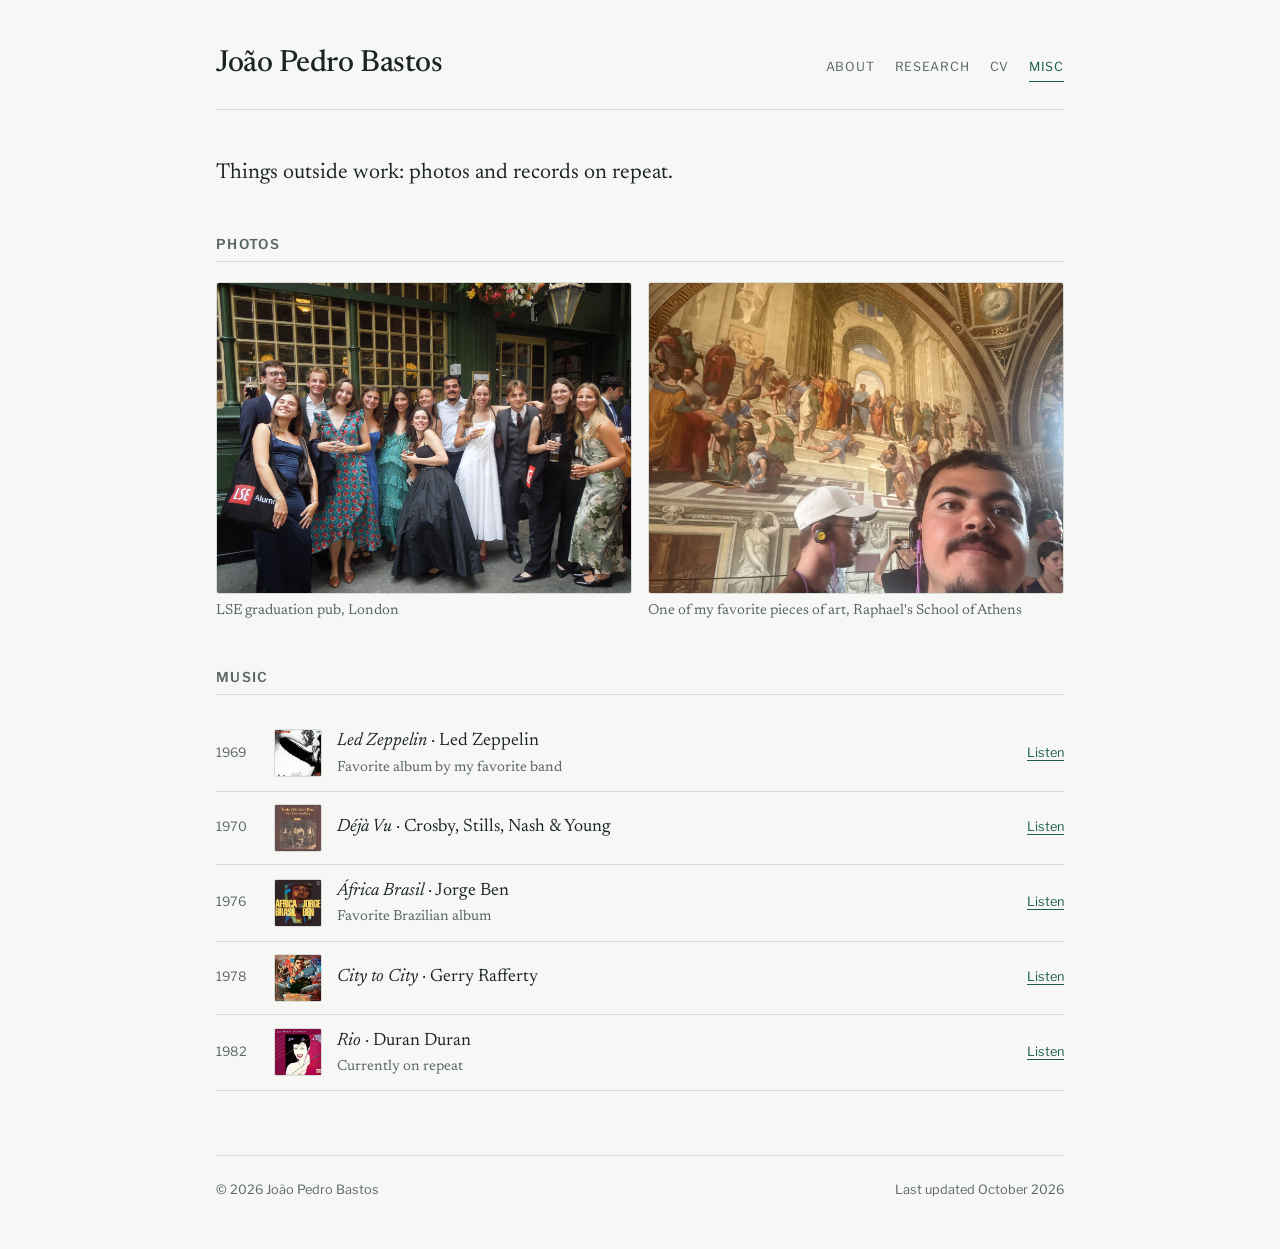
==== misc.html @ 7ac6ced2 "First version of the site" ====
<!doctype html>
<html lang="en">
<head>
<meta charset="utf-8">
<meta name="viewport" content="width=device-width, initial-scale=1, viewport-fit=cover">
<title>Misc · João Pedro Bastos</title>
<link rel="preconnect" href="https://fonts.googleapis.com">
<link rel="preconnect" href="https://fonts.gstatic.com" crossorigin>
<link rel="stylesheet" href="https://fonts.googleapis.com/css2?family=Libre+Franklin:wght@400;500;600&family=Newsreader:ital,opsz,wght@0,6..72,400;0,6..72,500;0,6..72,600;1,6..72,400&display=swap">
<link rel="stylesheet" href="style.css">
</head>
<body>
<div class="wrap">
  <header class="masthead">
    <a class="name" href="index.html">João Pedro Bastos</a>
    <nav class="nav" aria-label="Main">
      <a href="index.html">About</a>
      <a href="research.html">Research</a>
      <a href="files/cv.pdf" target="_blank" rel="noopener">CV</a>
      <a href="misc.html" aria-current="page">Misc</a>
    </nav>
  </header>

  <main>
    <section>
      <p class="lede">Things outside work: photos and records on repeat.</p>
    </section>

    <section>
      <h2>Photos</h2>
      <!-- Swap each placeholder for: <img class="frame" src="images/photo1.jpg" alt="Short description"> -->
      <div class="photos">
        <figure class="photo"><img class="frame" src="images/graduation-pub.jpeg" alt="Group of friends outside a London pub after the LSE graduation"><figcaption>LSE graduation pub, London</figcaption></figure>
        <figure class="photo"><img class="frame" src="images/school-of-athens.jpeg" alt="Selfie in front of Raphael's School of Athens fresco"><figcaption>One of my favorite pieces of art, Raphael's School of Athens</figcaption></figure>
      </div>
    </section>

    <section>
      <h2>Music</h2>
      <ul class="records">
        <li><span class="year">1969</span><span class="cover"><img src="images/covers/led-zeppelin.jpg" alt="" loading="lazy" onerror="this.remove()"></span><span class="title"><em>Led Zeppelin</em> · Led Zeppelin<span class="note">Favorite album by my favorite band</span></span><a href="https://open.spotify.com/album/3ycjBixZf7S3WpC5WZhhUK" target="_blank" rel="noopener">Listen</a></li>
        <li><span class="year">1970</span><span class="cover"><img src="images/covers/deja-vu.jpg" alt="" loading="lazy" onerror="this.remove()"></span><span class="title"><em>Déjà Vu</em> · Crosby, Stills, Nash &amp; Young</span><a href="https://open.spotify.com/album/5bHkK1X4WEOzNvRhehvOcb" target="_blank" rel="noopener">Listen</a></li>
        <li><span class="year">1976</span><span class="cover"><img src="images/covers/africa-brasil.jpg" alt="" loading="lazy" onerror="this.remove()"></span><span class="title"><em>África Brasil</em> · Jorge Ben<span class="note">Favorite Brazilian album</span></span><a href="https://open.spotify.com/album/0esHQqYklDPje00NUNq6py" target="_blank" rel="noopener">Listen</a></li>
        <li><span class="year">1978</span><span class="cover"><img src="images/covers/city-to-city.jpg" alt="" loading="lazy" onerror="this.remove()"></span><span class="title"><em>City to City</em> · Gerry Rafferty</span><a href="https://open.spotify.com/album/35yZZTWeSrszSKjRlFETwf" target="_blank" rel="noopener">Listen</a></li>
        <li><span class="year">1982</span><span class="cover"><img src="images/covers/rio.jpg" alt="" loading="lazy" onerror="this.remove()"></span><span class="title"><em>Rio</em> · Duran Duran<span class="note">Currently on repeat</span></span><a href="https://open.spotify.com/album/02tfQwJSOLP77oCd9U8bqm" target="_blank" rel="noopener">Listen</a></li>
      </ul>
    </section>

    <!-- Links section, hidden for now:

    <section>
      <h2>Links</h2>
      <ul class="entries">
        <li class="entry"><a href="https://example.com/" target="_blank" rel="noopener">Something worth reading</a><span class="small muted">One line on why.</span></li>
        <li class="entry"><a href="https://example.com/" target="_blank" rel="noopener">Another link</a><span class="small muted">One line on why.</span></li>
      </ul>
    </section>

    -->
  </main>

  <footer>
    <span>© 2026 João Pedro Bastos</span>
    <span>Last updated October 2026</span>
  </footer>
</div>
</body>
</html>
---- style.css ----
/* Layout: single reading column (~42rem) under a quiet masthead; name set large, nav as small mono labels. */
:root {
  --bg: #f7f8f6;
  --surface: #eef1ee;
  --ink: #1b2420;
  --muted: #5b6862;
  --rule: #d6ddd8;
  --accent: #1f5e4b;
  --accent-soft: #dfe9e4;

  --display: "Newsreader", "Iowan Old Style", Georgia, serif;
  --body: "Newsreader", "Iowan Old Style", Georgia, serif;
  --label: "Libre Franklin", "Helvetica Neue", Arial, sans-serif;

  --step--1: 0.8rem;
  --step-0: 1.125rem;
  --step-1: 1.35rem;
  --step-2: 1.9rem;
  --step-3: 2.8rem;
}
@media (prefers-color-scheme: dark) {
  :root:not([data-theme="light"]) {
    --bg: #141917; --surface: #1c2320; --ink: #e4e9e6; --muted: #98a59f;
    --rule: #2c3531; --accent: #7cc4a8; --accent-soft: #22312b;
    color-scheme: dark;
  }
}
:root[data-theme="dark"] {
  --bg: #141917; --surface: #1c2320; --ink: #e4e9e6; --muted: #98a59f;
  --rule: #2c3531; --accent: #7cc4a8; --accent-soft: #22312b;
  color-scheme: dark;
}

* { box-sizing: border-box; }
html { -webkit-text-size-adjust: 100%; }
body {
  margin: 0;
  background: var(--bg);
  color: var(--ink);
  font-family: var(--body);
  font-size: var(--step-0);
  line-height: 1.6;
  padding-left: max(16px, env(safe-area-inset-left, 0px));
  padding-right: max(16px, env(safe-area-inset-right, 0px));
}
.wrap { max-width: 53rem; margin: 0 auto; }

a { color: var(--accent); text-decoration-thickness: 1px; text-underline-offset: 3px; }
a:hover { text-decoration-thickness: 2px; }
a:focus-visible { outline: 2px solid var(--accent); outline-offset: 3px; border-radius: 2px; }

/* Masthead */
.masthead {
  display: flex; flex-wrap: wrap; align-items: baseline; justify-content: space-between;
  gap: 0.75rem 2rem;
  padding-block: 2.5rem 1.25rem;
  border-bottom: 1px solid var(--rule);
}
.name {
  font-family: var(--display); font-weight: 500; font-size: var(--step-2);
  letter-spacing: -0.015em; color: var(--ink); text-decoration: none;
}
.nav { display: flex; flex-wrap: wrap; gap: 0.25rem 1.25rem; }
.nav a {
  font-family: var(--label); font-size: var(--step--1); text-transform: uppercase;
  font-size: 0.78rem; letter-spacing: 0.06em; color: var(--muted); text-decoration: none; padding-block: 0.25rem;
}
.nav a:hover { color: var(--ink); }
.nav a[aria-current="page"] { color: var(--accent); border-bottom: 1px solid var(--accent); }

main { padding-block: 3rem 4rem; display: grid; gap: 3rem; }

h1, h2, h3 { font-family: var(--display); font-weight: 500; line-height: 1.15; text-wrap: balance; margin: 0; }
h1 { font-size: var(--step-3); letter-spacing: -0.02em; }
h2 {
  font-family: var(--label); font-size: 0.85rem; font-weight: 600;
  text-transform: uppercase; letter-spacing: 0.1em; color: var(--muted);
  padding-bottom: 0.5rem; border-bottom: 1px solid var(--rule);
}
h3 { font-size: var(--step-1); }
p { margin: 0; }
section { display: grid; gap: 1.25rem; }
.prose { display: grid; gap: 1rem; }
.lede { font-size: var(--step-1); line-height: 1.45; color: var(--ink); }
.muted { color: var(--muted); }
.small { font-size: 0.95rem; }

/* About hero */
.intro { display: grid; grid-template-columns: 13rem minmax(0, 1fr); gap: 2.5rem; align-items: start; }
.side { display: grid; gap: 1.25rem; min-width: 0; }
.side .portrait { width: 100%; }
.contact {
  list-style: none; margin: 0; padding: 0; display: grid; gap: 0.35rem;
  font-family: var(--label); font-size: var(--step--1); line-height: 1.5;
  overflow-wrap: anywhere;
}
.portrait {
  width: 9rem; max-width: 100%; aspect-ratio: 1; border-radius: 6px;
  background: var(--surface); border: 1px solid var(--rule);
  display: grid; place-items: center; object-fit: cover;
  font-family: var(--display); font-size: var(--step-2); color: var(--muted);
}
.intro-text { display: grid; gap: 1rem; min-width: 0; }
@media (max-width: 560px) {
  .intro { grid-template-columns: 1fr; gap: 1.5rem; }
  .side { grid-template-columns: 7.5rem minmax(0, 1fr); align-items: end; }
  h1 { font-size: 2.2rem; }
}

/* Small section label used as the About page heading */
h1.section-label {
  font-family: var(--label); font-size: 0.85rem; font-weight: 600;
  text-transform: uppercase; letter-spacing: 0.1em; color: var(--muted);
  padding-bottom: 0.5rem; border-bottom: 1px solid var(--rule);
}

/* Key-value list (contact, interests) */
.kv { display: grid; grid-template-columns: 8rem minmax(0, 1fr); gap: 0.5rem 1.5rem; margin: 0; }
.kv dt { font-family: var(--label); font-size: var(--step--1); text-transform: uppercase; letter-spacing: 0.08em; color: var(--muted); padding-top: 0.3rem; }
.kv dd { margin: 0; min-width: 0; overflow-wrap: anywhere; }
@media (max-width: 480px) { .kv { grid-template-columns: 1fr; gap: 0.1rem; } .kv dd { margin-bottom: 0.75rem; } }

/* Research entries */
.entries { list-style: none; margin: 0; padding: 0; display: grid; gap: 2rem; }
.entry { display: grid; gap: 0.4rem; }
.entry h3 { font-size: 1.3rem; }
.meta { font-family: var(--label); font-size: 0.88rem; color: var(--muted); letter-spacing: 0; display: flex; flex-wrap: wrap; gap: 0.25rem 1rem; }
.tag { color: var(--accent); }
.links { display: flex; flex-wrap: wrap; gap: 0.25rem 1rem; font-family: var(--label); font-size: var(--step--1); }
details summary { cursor: pointer; font-family: var(--label); font-size: 0.85rem; color: var(--muted); }
details[open] summary { margin-bottom: 0.5rem; }
details p { font-size: 1rem; }

/* CV timeline */
.timeline { list-style: none; margin: 0; padding: 0; display: grid; gap: 1.5rem; }
.timeline li { display: grid; grid-template-columns: 7.5rem minmax(0, 1fr); gap: 1.5rem; }
.when { font-family: var(--label); font-size: var(--step--1); color: var(--muted); padding-top: 0.3rem; font-variant-numeric: tabular-nums; }
.what { display: grid; gap: 0.15rem; min-width: 0; }
.what strong { font-weight: 600; }
@media (max-width: 480px) { .timeline li { grid-template-columns: 1fr; gap: 0.1rem; } }

.button {
  display: inline-flex; align-items: center; gap: 0.5rem; justify-self: start;
  font-family: var(--label); font-size: var(--step--1); text-transform: uppercase; letter-spacing: 0.08em;
  padding: 0.65rem 1rem; border: 1px solid var(--accent); border-radius: 3px;
  color: var(--accent); text-decoration: none; background: transparent;
}
.button:hover { background: var(--accent-soft); }

/* Misc */
.photos { display: grid; grid-template-columns: repeat(2, minmax(0, 1fr)); gap: 1rem; }
.photo { margin: 0; display: grid; gap: 0.35rem; }
.photo .frame {
  aspect-ratio: 4 / 3; max-width: 100%; width: 100%; border-radius: 3px; object-fit: cover;
  background: var(--surface); border: 1px solid var(--rule);
  display: grid; place-items: center; color: var(--muted); font-family: var(--label); font-size: var(--step--1);
}
.photo figcaption { font-size: 0.9rem; color: var(--muted); }
@media (max-width: 480px) { .photos { grid-template-columns: 1fr; } }

.records { list-style: none; margin: 0; padding: 0; display: grid; }
.records li {
  display: grid; grid-template-columns: 2.75rem 3rem minmax(0, 1fr) auto; gap: 0.9rem; align-items: center;
  padding-block: 0.75rem; border-bottom: 1px solid var(--rule);
}
.records .year { font-family: var(--label); font-size: var(--step--1); color: var(--muted); font-variant-numeric: tabular-nums; }
.records .title { min-width: 0; }
.records .title em { font-style: italic; }
.records .cover {
  width: 3rem; aspect-ratio: 1; max-width: 100%; border-radius: 2px; overflow: hidden;
  background: var(--surface); border: 1px solid var(--rule);
}
.records .cover img { display: block; width: 100%; height: 100%; object-fit: cover; }
.records .note { display: block; font-size: 0.9rem; color: var(--muted); }
.records a { font-family: var(--label); font-size: var(--step--1); }

footer {
  border-top: 1px solid var(--rule); padding-block: 1.5rem 3rem;
  font-family: var(--label); font-size: var(--step--1); color: var(--muted);
  display: flex; flex-wrap: wrap; justify-content: space-between; gap: 0.5rem 1rem;
}
footer a { color: var(--muted); }

@media (prefers-reduced-motion: no-preference) { a { transition: color .15s, background-color .15s; } }
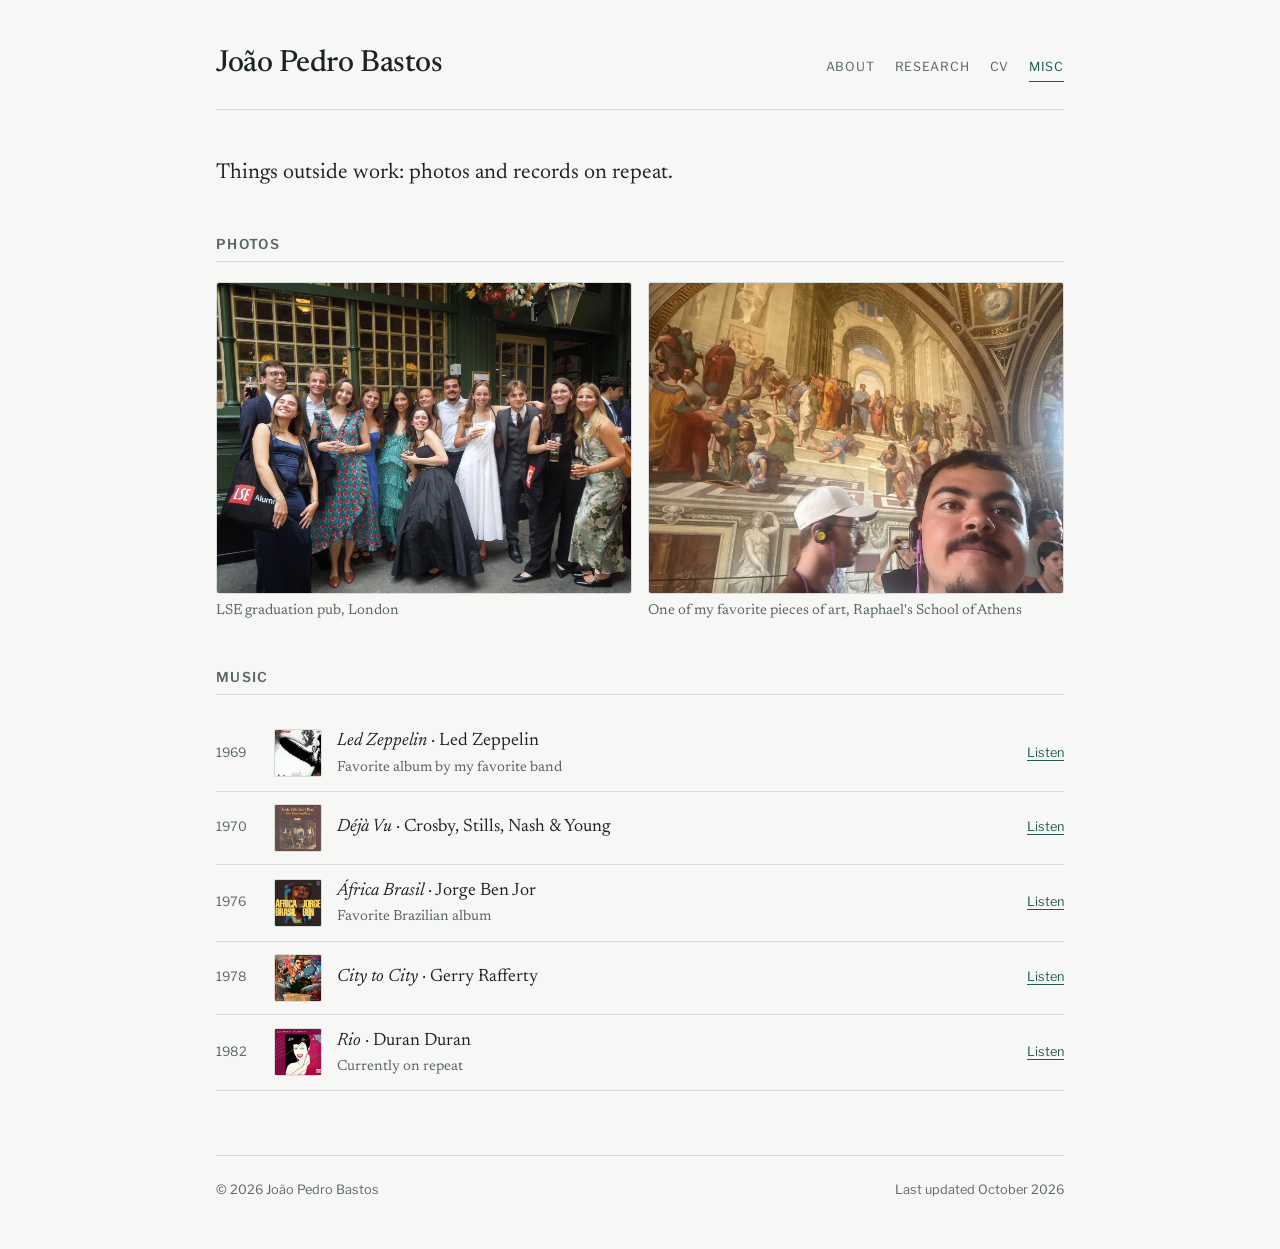
==== commit 945c851e: "Small fixes" ====
--- a/misc.html
+++ b/misc.html
@@ -16,7 +16,7 @@
     <nav class="nav" aria-label="Main">
       <a href="index.html">About</a>
       <a href="research.html">Research</a>
-      <a href="files/cv.pdf" target="_blank" rel="noopener">CV</a>
+      <a href="files/cv.pdf" target="_blank" rel="noopener" data-goatcounter-click="cv">CV</a>
       <a href="misc.html" aria-current="page">Misc</a>
     </nav>
   </header>
@@ -40,7 +40,7 @@
       <ul class="records">
         <li><span class="year">1969</span><span class="cover"><img src="images/covers/led-zeppelin.jpg" alt="" loading="lazy" onerror="this.remove()"></span><span class="title"><em>Led Zeppelin</em> · Led Zeppelin<span class="note">Favorite album by my favorite band</span></span><a href="https://open.spotify.com/album/3ycjBixZf7S3WpC5WZhhUK" target="_blank" rel="noopener">Listen</a></li>
         <li><span class="year">1970</span><span class="cover"><img src="images/covers/deja-vu.jpg" alt="" loading="lazy" onerror="this.remove()"></span><span class="title"><em>Déjà Vu</em> · Crosby, Stills, Nash &amp; Young</span><a href="https://open.spotify.com/album/5bHkK1X4WEOzNvRhehvOcb" target="_blank" rel="noopener">Listen</a></li>
-        <li><span class="year">1976</span><span class="cover"><img src="images/covers/africa-brasil.jpg" alt="" loading="lazy" onerror="this.remove()"></span><span class="title"><em>África Brasil</em> · Jorge Ben<span class="note">Favorite Brazilian album</span></span><a href="https://open.spotify.com/album/0esHQqYklDPje00NUNq6py" target="_blank" rel="noopener">Listen</a></li>
+        <li><span class="year">1976</span><span class="cover"><img src="images/covers/africa-brasil.jpg" alt="" loading="lazy" onerror="this.remove()"></span><span class="title"><em>África Brasil</em> · Jorge Ben Jor<span class="note">Favorite Brazilian album</span></span><a href="https://open.spotify.com/album/0esHQqYklDPje00NUNq6py" target="_blank" rel="noopener">Listen</a></li>
         <li><span class="year">1978</span><span class="cover"><img src="images/covers/city-to-city.jpg" alt="" loading="lazy" onerror="this.remove()"></span><span class="title"><em>City to City</em> · Gerry Rafferty</span><a href="https://open.spotify.com/album/35yZZTWeSrszSKjRlFETwf" target="_blank" rel="noopener">Listen</a></li>
         <li><span class="year">1982</span><span class="cover"><img src="images/covers/rio.jpg" alt="" loading="lazy" onerror="this.remove()"></span><span class="title"><em>Rio</em> · Duran Duran<span class="note">Currently on repeat</span></span><a href="https://open.spotify.com/album/02tfQwJSOLP77oCd9U8bqm" target="_blank" rel="noopener">Listen</a></li>
       </ul>
@@ -64,5 +64,10 @@
     <span>Last updated October 2026</span>
   </footer>
 </div>
+<script>
+  if (location.host !== 'joaopedrobfa.github.io') window.goatcounter = {no_onload: true};
+</script>
+<script data-goatcounter="https://joaopedrobfa.goatcounter.com/count"
+        async src="//gc.zgo.at/count.js"></script>
 </body>
 </html>
